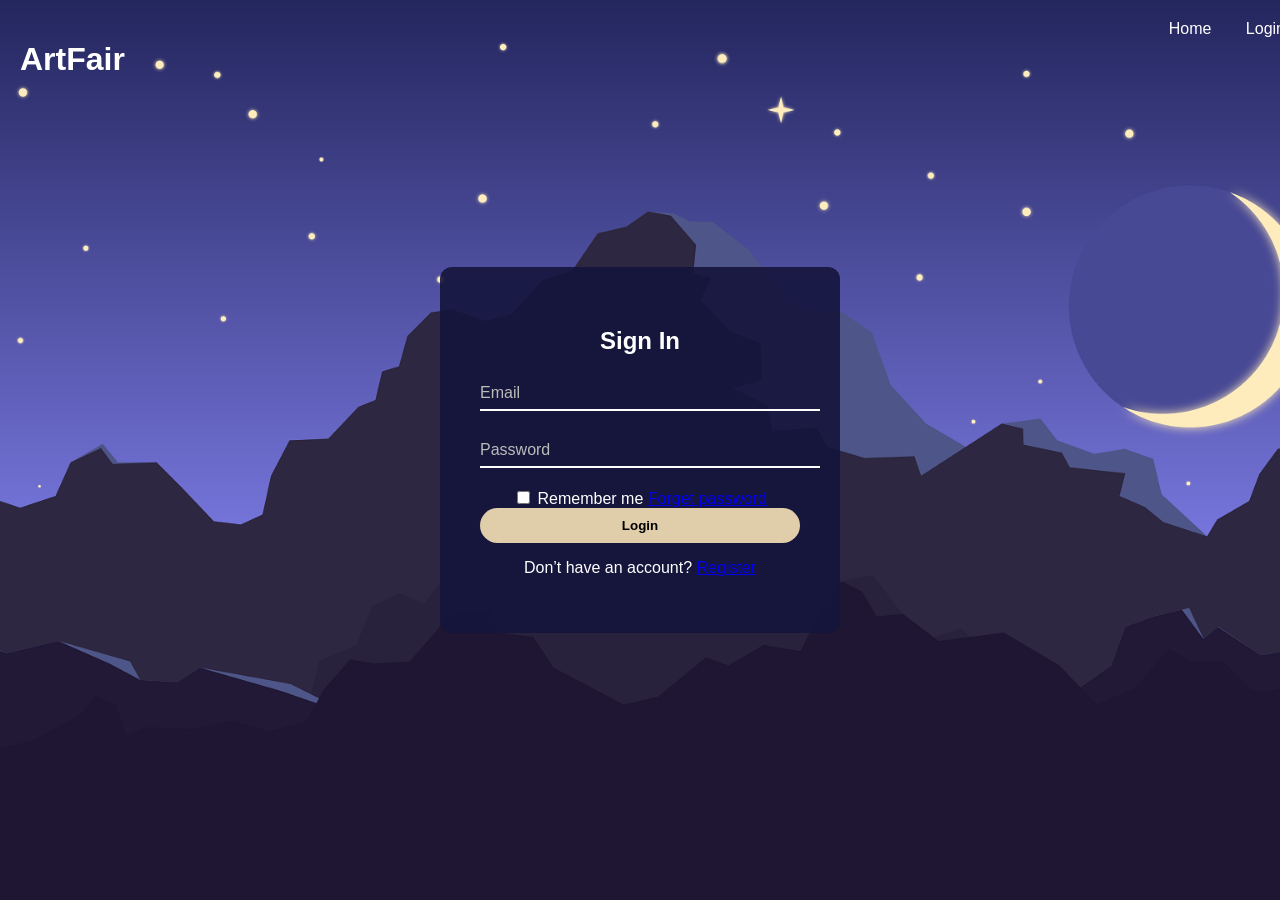
==== front/index.html @ 07702f07 "update" ====
<!DOCTYPE html>
<html lang="en">
<head>
    <meta charset="UTF-8">
    <meta name="viewport" content="width=device-width, initial-scale=1.0">
    <title>ArtFair - Login</title>
    <link rel="stylesheet" href="css/styles.css">
</head>
<body>
    <div class="background">
        <header>
            <h1>ArtFair</h1>
            <nav>
                <a href="#">Home</a>
                <a href="#">Login</a>
            </nav>
        </header>

        <div class="login-container">
            <form class="login-form">
                <h2>Sign In</h2>
                <div class="input-field">
                    <input type="email" id="email" required>
                    <label for="email">Email</label>
                </div>
                <div class="input-field">
                    <input type="password" id="password" required>
                    <label for="password">Password</label>
                </div>
                <div class="options">
                    <label><input type="checkbox"> Remember me</label>
                    <a href="#">Forget password</a>
                </div>
                <button type="submit">Login</button>
                <p>Don’t have an account? <a href="#">Register</a></p>
            </form>
        </div>
    </div>

    <script src="script.js"></script>
</body>
</html>
---- front/css/styles.css ----
body, html {
    height: 100%;
    margin: 0;
    display: flex;
    justify-content: center;
    align-items: center;
    color: #fff;
    font-family: Arial, sans-serif;
}

.background {
    width: 100%;
    height: 100%;
    background: url('images/mountains-5559099_1920.png') no-repeat center center;
    background-size: cover;
    background-attachment: fixed;
    position: fixed; 
    top: 0;
    left: 0;
    z-index: -1; 
}

header {
    display: flex;
    justify-content: space-between;
    padding: 20px;
    position: absolute;
    top: 0;
    width: 100%;
}

header a {
    color: #fff;
    text-decoration: none;
    margin: 0 15px;
}

.login-container {
    display: flex;
    height: 100%;
    justify-content: center;
    align-items: center;
}

.login-form {
    background: rgba(20, 20, 60, 0.9);
    border-radius: 12px;
    padding: 40px;
    width: 320px;
    text-align: center;
}

.input-field {
    position: relative;
    margin-bottom: 20px;
}

.input-field input {
    width: 100%;
    padding: 10px;
    border: none;
    background: transparent;
    border-bottom: 2px solid #fff;
    color: #fff;
    outline: none;
}

.input-field label {
    position: absolute;
    top: 50%;
    left: 0;
    transform: translateY(-50%);
    color: #bbb;
    transition: 0.3s;
}

.input-field input:focus + label,
.input-field input:valid + label {
    top: 0;
    font-size: 12px;
    color: #fff;
}

button {
    width: 100%;
    padding: 10px;
    background-color: #e0cda9;
    border: none;
    border-radius: 20px;
    cursor: pointer;
    color: #000;
    font-weight: bold;
    transition: background 0.3s;
}

button:hover {
    background-color: #f0d9b5;
}
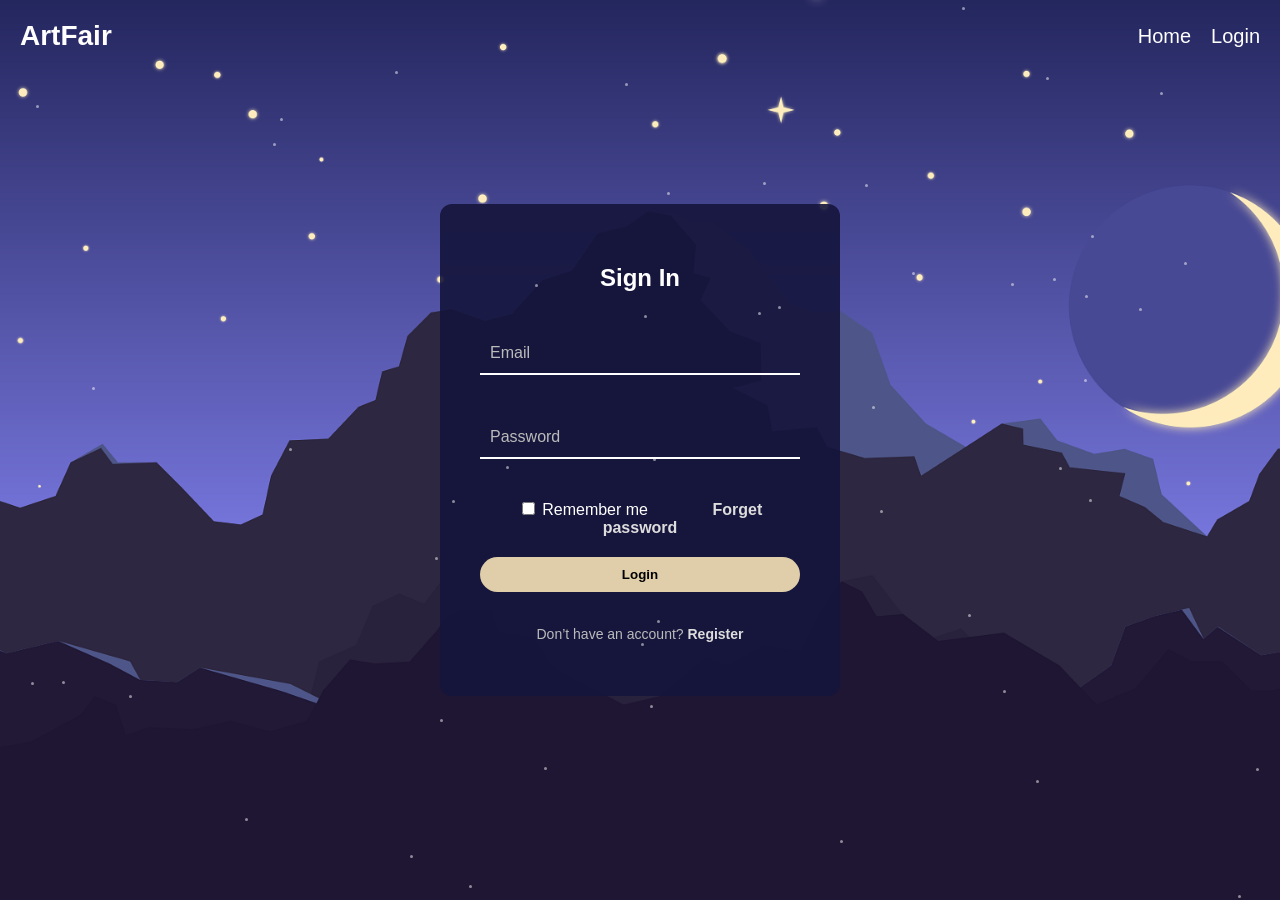
==== commit 070f4706: "chut krasivee" ====
--- a/front/index.html
+++ b/front/index.html
@@ -20,19 +20,20 @@
             <form class="login-form">
                 <h2>Sign In</h2>
                 <div class="input-field">
-                    <input type="email" id="email" required>
+                    <input type="email" id="email" required placeholder=" ">
                     <label for="email">Email</label>
                 </div>
+                
                 <div class="input-field">
-                    <input type="password" id="password" required>
+                    <input type="password" id="password" required placeholder=" ">
                     <label for="password">Password</label>
                 </div>
                 <div class="options">
-                    <label><input type="checkbox"> Remember me</label>
+                    <label><input type="checkbox"> Remember me⠀⠀⠀⠀⠀</label>
                     <a href="#">Forget password</a>
                 </div>
                 <button type="submit">Login</button>
-                <p>Don’t have an account? <a href="#">Register</a></p>
+                <p class="register-link">Don’t have an account? <a href="#">Register</a></p>
             </form>
         </div>
     </div>
--- a/front/css/styles.css
+++ b/front/css/styles.css
@@ -21,18 +21,34 @@
 }
 
 header {
-    display: flex;
-    justify-content: space-between;
+    display: flex;       
+    justify-content: space-between; 
+    align-items: center;   
     padding: 20px;
     position: absolute;
     top: 0;
     width: 100%;
 }
 
+header h1 {
+    color: #fff;           
+    text-decoration: none;
+    font-size: 28px;      
+    margin: 0;  
+              
+}
+
+
+header nav {
+    display: flex;     
+    gap: 20px;         
+    margin-right: 40px; 
+}
+
 header a {
-    color: #fff;
-    text-decoration: none;
-    margin: 0 15px;
+    color: #fff;          
+    text-decoration: none; 
+    font-size: 28px;       
 }
 
 .login-container {
@@ -48,37 +64,74 @@
     padding: 40px;
     width: 320px;
     text-align: center;
+    display: flex;
+    flex-direction: column;
+    gap: 20px;
+    transition: box-shadow 0.3s ease-in-out;
+}
+
+.login-form:hover {
+    box-shadow: 0 0 20px rgba(255, 255, 255, 0.8);
 }
 
 .input-field {
     position: relative;
+    display: flex;
+    align-items: center;
     margin-bottom: 20px;
+    width: 100%;
+}
+
+.input-field label {
+    position: absolute;
+    left: 10px;
+    top: 50%;
+    transform: translateY(-50%);
+    color: #bbb;
+    font-size: 16px;
+    transition: all 0.3s ease-in-out;
+    pointer-events: none;
 }
 
 .input-field input {
     width: 100%;
-    padding: 10px;
+    padding: 12px 10px;
     border: none;
     background: transparent;
     border-bottom: 2px solid #fff;
     color: #fff;
     outline: none;
-}
-
-.input-field label {
-    position: absolute;
-    top: 50%;
-    left: 0;
-    transform: translateY(-50%);
-    color: #bbb;
-    transition: 0.3s;
-}
+    font-size: 16px;
+    text-indent: 2px;
+}
+
 
 .input-field input:focus + label,
-.input-field input:valid + label {
+.input-field input:not(:placeholder-shown) + label {
     top: 0;
     font-size: 12px;
     color: #fff;
+}
+
+.toggle-password {
+    position: absolute;
+    right: 5px;
+    top: 50%;
+    transform: translateY(-50%);
+    background: none;
+    border: none;
+    color: #fff;
+    cursor: pointer;
+    font-size: 14px;
+    padding: 5px;
+}
+
+.toggle-password:hover {
+    opacity: 0.7;
+}
+
+.input-field input::placeholder {
+    color: rgba(255, 255, 255, 0.6);
 }
 
 button {
@@ -90,9 +143,112 @@
     cursor: pointer;
     color: #000;
     font-weight: bold;
-    transition: background 0.3s;
+    transition: background 0.3s, transform 0.2s;
 }
 
 button:hover {
     background-color: #f0d9b5;
-}
+    transform: scale(1.05);
+}
+
+header a {
+    color: #fff;
+    text-decoration: none;
+    font-size: 20px;
+    transition: color 0.3s, text-shadow 0.3s;
+}
+
+header a:hover {
+    color: #f0d9b5;
+    text-shadow: 0px 0px 10px rgba(240, 217, 181, 0.8);
+}
+
+.register-link {
+    font-size: 14px;
+    color: #bbb;
+}
+
+.register-link a {
+    font-weight: bold;
+    color: #ddd;
+    text-decoration: none;
+    transition: color 0.3s;
+}
+
+.register-link a:hover {
+    color: #fff;
+}
+
+.options a {
+    font-weight: bold;
+    color: #ddd;
+    text-decoration: none;
+    transition: color 0.3s;
+}
+
+.options a:hover {
+    color: #fff;
+}
+
+.register-link {
+    font-size: 14px;
+    color: #bbb;
+}
+
+.register-link a {
+    font-weight: bold;
+    color: #ddd;
+    text-decoration: none;
+    transition: color 0.3s;
+}
+
+.register-link a:hover {
+    color: #fff;
+}
+
+@keyframes falling-star {
+    0% {
+        transform: translateY(-100vh) translateX(-50vw);
+        opacity: 1;
+    }
+    100% {
+        transform: translateY(100vh) translateX(50vw);
+        opacity: 0;
+    }
+}
+
+.star {
+    position: fixed;
+    top: -10px;
+    width: 7px; 
+    height: 7px;
+    background: white;
+    box-shadow: 0 0 12px white;
+    border-radius: 50%;
+    opacity: 1;
+    animation: falling-star 3s linear infinite;
+}
+
+@keyframes starTwinkle {
+    0% { opacity: 0.5; }
+    50% { opacity: 1; }
+    100% { opacity: 0.5; }
+}
+
+.star-twinkle {
+    position: absolute;
+    width: 3px;
+    height: 3px;
+    background: white;
+    border-radius: 50%;
+    animation: starTwinkle 1.5s infinite ease-in-out;
+    opacity: 0.5;
+}
+
+.star-twinkle:nth-child(odd) {
+    animation-duration: 2s;  
+}
+
+.star-twinkle:nth-child(even) {
+    animation-duration: 3s;
+}
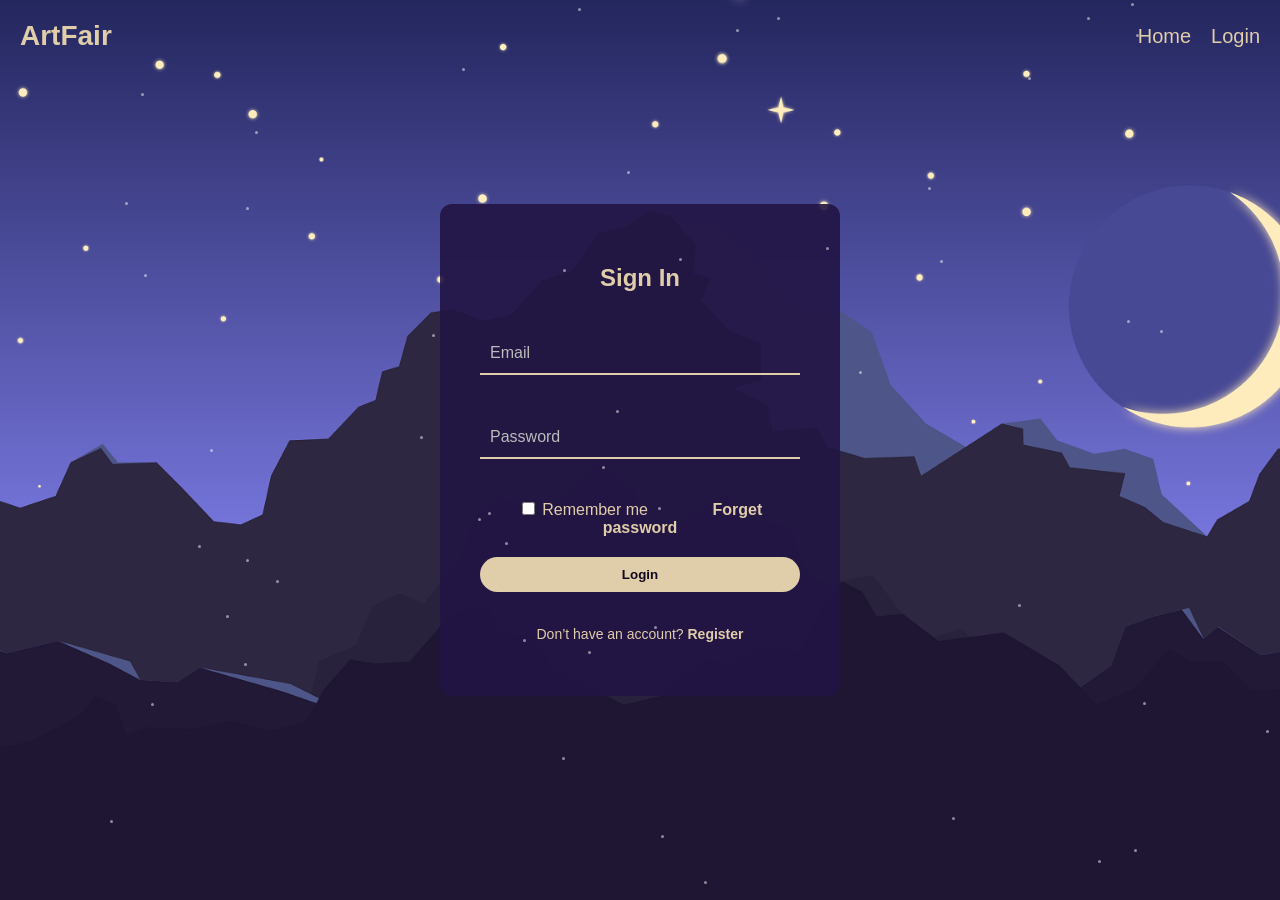
==== commit ec9a1412: "okno registracii" ====
--- a/front/index.html
+++ b/front/index.html
@@ -17,24 +17,47 @@
         </header>
 
         <div class="login-container">
-            <form class="login-form">
-                <h2>Sign In</h2>
-                <div class="input-field">
-                    <input type="email" id="email" required placeholder=" ">
-                    <label for="email">Email</label>
-                </div>
-                
-                <div class="input-field">
-                    <input type="password" id="password" required placeholder=" ">
-                    <label for="password">Password</label>
-                </div>
-                <div class="options">
-                    <label><input type="checkbox"> Remember me⠀⠀⠀⠀⠀</label>
-                    <a href="#">Forget password</a>
-                </div>
-                <button type="submit">Login</button>
-                <p class="register-link">Don’t have an account? <a href="#">Register</a></p>
-            </form>
+            <div class="form-wrapper">
+                <form class="login-form" id="login-form">
+                    <h2>Sign In</h2>
+                    <div class="input-field">
+                        <input type="email" id="email" required placeholder=" ">
+                        <label for="email">Email</label>
+                    </div>
+                    
+                    <div class="input-field">
+                        <input type="password" id="password" required placeholder=" ">
+                        <label for="password">Password</label>
+                    </div>
+                    <div class="options">
+                        <label><input type="checkbox"> Remember me⠀⠀⠀⠀⠀</label>
+                        <a href="#">Forget password</a>
+                    </div>
+                    <button type="submit">Login</button>
+                    <p class="register-link">Don’t have an account? <a href="#" id="show-register">Register</a></p>
+                </form>
+
+                <form class="register-form" id="register-form" style="display: none;">
+                    <h2>Register</h2>
+                    <div class="input-field">
+                        <input type="text" id="username" required placeholder=" ">
+                        <label for="username">Username</label>
+                    </div>
+
+                    <div class="input-field">
+                        <input type="email" id="reg-email" required placeholder=" ">
+                        <label for="reg-email">Email</label>
+                    </div>
+                    
+                    <div class="input-field">
+                        <input type="password" id="reg-password" required placeholder=" ">
+                        <label for="reg-password">Password</label>
+                    </div>
+
+                    <button type="submit">Register</button>
+                    <p class="login-link">Already have an account? <a href="#" id="show-login">Login</a></p>
+                </form>
+            </div>
         </div>
     </div>
 
--- a/front/css/styles.css
+++ b/front/css/styles.css
@@ -4,7 +4,7 @@
     display: flex;
     justify-content: center;
     align-items: center;
-    color: #fff;
+    color: #e0cda9;
     font-family: Arial, sans-serif;
 }
 
@@ -31,7 +31,7 @@
 }
 
 header h1 {
-    color: #fff;           
+    color:#e0cda9;           
     text-decoration: none;
     font-size: 28px;      
     margin: 0;  
@@ -46,7 +46,7 @@
 }
 
 header a {
-    color: #fff;          
+    color:#e0cda9;          
     text-decoration: none; 
     font-size: 28px;       
 }
@@ -59,7 +59,7 @@
 }
 
 .login-form {
-    background: rgba(20, 20, 60, 0.9);
+    background: rgba(34, 21, 68, 0.9);
     border-radius: 12px;
     padding: 40px;
     width: 320px;
@@ -98,8 +98,8 @@
     padding: 12px 10px;
     border: none;
     background: transparent;
-    border-bottom: 2px solid #fff;
-    color: #fff;
+    border-bottom: 2px solid #e0cda9;
+    color: #e0cda9;
     outline: none;
     font-size: 16px;
     text-indent: 2px;
@@ -110,7 +110,7 @@
 .input-field input:not(:placeholder-shown) + label {
     top: 0;
     font-size: 12px;
-    color: #fff;
+    color: #e0cda9;
 }
 
 .toggle-password {
@@ -120,7 +120,7 @@
     transform: translateY(-50%);
     background: none;
     border: none;
-    color: #fff;
+    color: #e0cda9;
     cursor: pointer;
     font-size: 14px;
     padding: 5px;
@@ -141,7 +141,7 @@
     border: none;
     border-radius: 20px;
     cursor: pointer;
-    color: #000;
+    color: #110820;
     font-weight: bold;
     transition: background 0.3s, transform 0.2s;
 }
@@ -152,7 +152,7 @@
 }
 
 header a {
-    color: #fff;
+    color: #e0cda9;
     text-decoration: none;
     font-size: 20px;
     transition: color 0.3s, text-shadow 0.3s;
@@ -176,34 +176,34 @@
 }
 
 .register-link a:hover {
-    color: #fff;
+    color: #e0cda9;
 }
 
 .options a {
     font-weight: bold;
-    color: #ddd;
+    color: #e0cda9;
     text-decoration: none;
     transition: color 0.3s;
 }
 
 .options a:hover {
-    color: #fff;
+    color: #e0cda9;
 }
 
 .register-link {
     font-size: 14px;
-    color: #bbb;
+    color: #e0cda9;
 }
 
 .register-link a {
     font-weight: bold;
-    color: #ddd;
+    color: #e0cda9;
     text-decoration: none;
     transition: color 0.3s;
 }
 
 .register-link a:hover {
-    color: #fff;
+    color: #e0cda9;
 }
 
 @keyframes falling-star {
@@ -251,4 +251,91 @@
 
 .star-twinkle:nth-child(even) {
     animation-duration: 3s;
+}
+
+.register-form {
+    background: rgba(34, 21, 68, 0.9);
+    border-radius: 12px;
+    padding: 40px;
+    width: 320px;
+    text-align: center;
+    display: flex;
+    flex-direction: column;
+    gap: 20px;
+    transition: box-shadow 0.3s ease-in-out;
+}
+
+.register-form:hover {
+    box-shadow: 0 0 20px rgba(255, 255, 255, 0.8);
+}
+
+.register-form .input-field {
+    position: relative;
+    display: flex;
+    align-items: center;
+    margin-bottom: 20px;
+    width: 100%;
+}
+
+.register-form .input-field label {
+    position: absolute;
+    left: 10px;
+    top: 50%;
+    transform: translateY(-50%);
+    color: #bbb;
+    font-size: 16px;
+    transition: all 0.3s ease-in-out;
+    pointer-events: none;
+}
+
+.register-form .input-field input {
+    width: 100%;
+    padding: 12px 10px;
+    border: none;
+    background: transparent;
+    border-bottom: 2px solid #e0cda9;
+    color: #e0cda9;
+    outline: none;
+    font-size: 16px;
+    text-indent: 2px;
+}
+
+.register-form .input-field input:focus + label,
+.register-form .input-field input:not(:placeholder-shown) + label {
+    top: 0;
+    font-size: 12px;
+    color: #e0cda9;
+}
+
+.register-form button {
+    width: 100%;
+    padding: 10px;
+    background-color: #e0cda9;
+    border: none;
+    border-radius: 20px;
+    cursor: pointer;
+    color: #110820;
+    font-weight: bold;
+    transition: background 0.3s, transform 0.2s;
+}
+
+.register-form button:hover {
+    background-color: #f0d9b5;
+    transform: scale(1.05);
+}
+
+.register-form .login-link {
+    font-size: 14px;
+    color: #bbb;
+}
+
+.register-form .login-link a {
+    font-weight: bold;
+    color: #ddd;
+    text-decoration: none;
+    transition: color 0.3s;
+}
+
+.register-form .login-link a:hover {
+    color: #e0cda9;
 }
